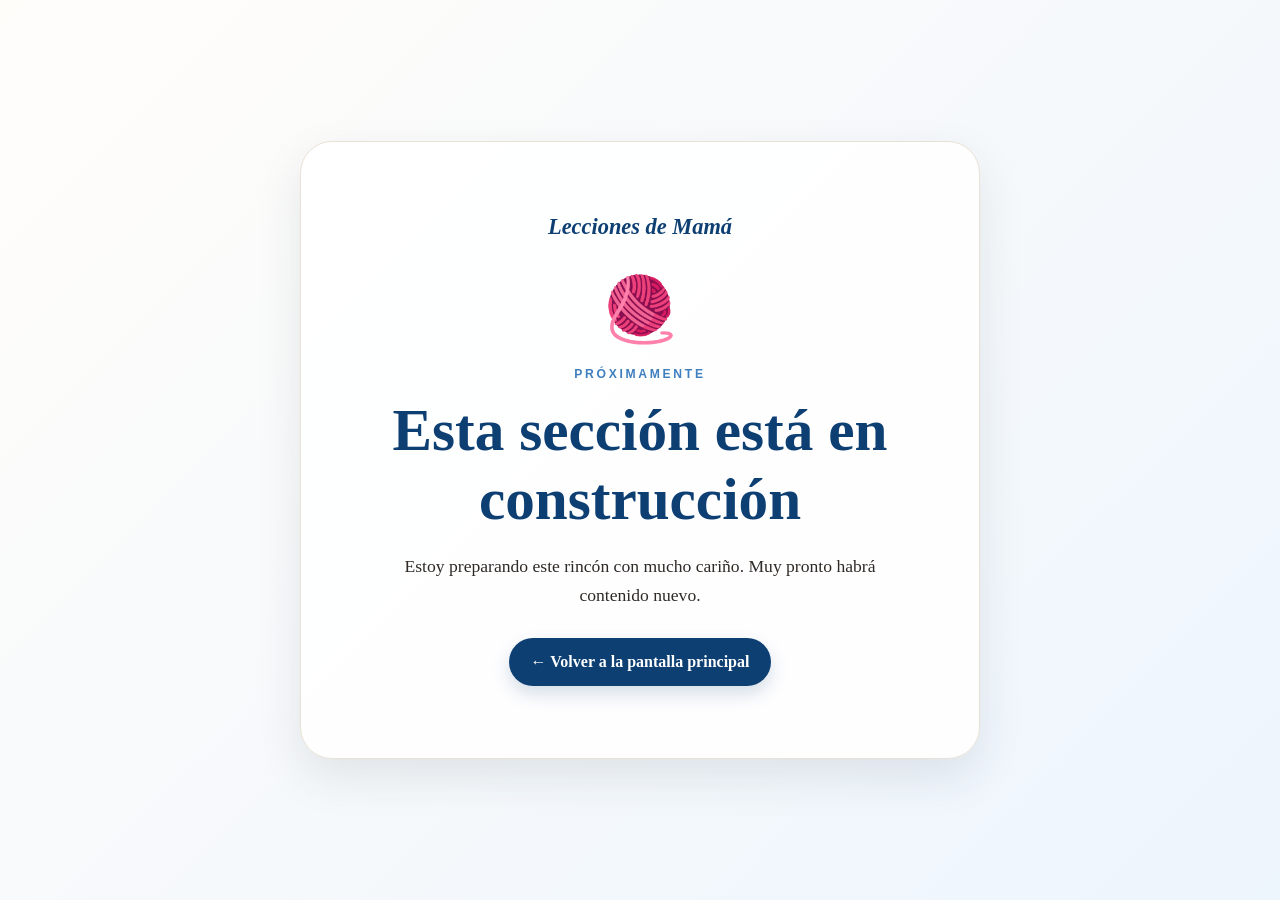
==== construccion.html @ 24c6e75d "Add files via upload" ====
<!doctype html>
<html lang="es">
<head>
  <meta charset="utf-8">
  <meta name="viewport" content="width=device-width,initial-scale=1">
  <title>En construcción · Lecciones de Mamá</title>
  <link rel="stylesheet" href="styles.css">
</head>
<body class="construction-page">
  <main class="construction-wrap">
    <div class="construction-card">
      <a class="mini-brand" href="index.html">Lecciones de Mamá</a>
      <div class="construction-icon">🧶</div>
      <p class="eyebrow" id="section-label">PRÓXIMAMENTE</p>
      <h1 id="section-title">Esta sección está en construcción</h1>
      <p>Estoy preparando este rincón con mucho cariño. Muy pronto habrá contenido nuevo.</p>
      <a class="btn primary" href="index.html">← Volver a la pantalla principal</a>
    </div>
  </main>
  <script>
    const params = new URLSearchParams(location.search);
    const section = params.get('seccion');
    if (section) {
      document.getElementById('section-label').textContent = section.toUpperCase();
      document.getElementById('section-title').textContent = section + ' · En construcción';
      document.title = section + ' · En construcción · Lecciones de Mamá';
    }
  </script>
</body>
</html>
---- styles.css ----
:root {
  --navy: #0d3f73;
  --mid-blue: #3f7fbe;
  --pale-blue: #c8ddf4;
  --cream: #fbf7ef;
  --paper: #fffdfa;
  --ink: #2f2a26;
  --sage: #6b7653;
  --line: #e9e1d5;
  --shadow: 0 18px 45px rgba(41, 48, 61, .10);
}
* { box-sizing: border-box; }
html { scroll-behavior: smooth; }
body { margin: 0; font-family: Georgia, 'Times New Roman', serif; color: var(--ink); background: var(--paper); }
a { color: inherit; }
img { max-width: 100%; display: block; }
.wrap { width: min(1180px, calc(100% - 32px)); margin: 0 auto; }

.site-header { position: sticky; top: 0; z-index: 20; background: rgba(255,253,250,.95); backdrop-filter: blur(10px); border-bottom: 1px solid var(--line); }
.header-inner { min-height: 82px; display: flex; align-items: center; justify-content: space-between; gap: 24px; }
.brand { text-decoration: none; display: flex; flex-direction: column; line-height: 1.05; }
.brand-title { color: var(--navy); font-size: 1.7rem; font-weight: 700; font-style: italic; }
.brand-subtitle { color: var(--mid-blue); font-size: .9rem; margin-top: 4px; }
.main-nav { display: flex; align-items: center; gap: 10px; }
.main-nav a { text-decoration: none; padding: 10px 14px; border-radius: 999px; color: var(--navy); font-weight: 600; }
.main-nav a:hover, .main-nav a.active { background: #edf5fd; }
.menu-toggle { display: none; border: 0; background: transparent; color: var(--navy); font-size: 1.65rem; }

.hero { background: linear-gradient(135deg, #fffdfa 0%, #f9f2e8 100%); border-bottom: 1px solid var(--line); overflow: hidden; }
.hero-grid { min-height: 570px; display: grid; grid-template-columns: 1fr 1.03fr; align-items: center; gap: 42px; padding: 54px 0 42px; }
.eyebrow { color: var(--mid-blue); letter-spacing: .22em; font: 700 .76rem/1.2 Arial, sans-serif; margin: 0 0 15px; }
.hero h1 { color: var(--navy); font-size: clamp(3rem, 6vw, 5.6rem); line-height: .96; margin: 0 0 24px; letter-spacing: -.04em; }
.lead { max-width: 620px; font-size: 1.22rem; line-height: 1.65; margin: 0 0 30px; }
.hero-actions { display: flex; flex-wrap: wrap; gap: 14px; }
.btn { display: inline-flex; align-items: center; justify-content: center; min-height: 48px; padding: 0 22px; border-radius: 999px; text-decoration: none; font-weight: 700; transition: .18s ease; }
.btn.primary { color: white; background: var(--navy); box-shadow: 0 8px 18px rgba(13,63,115,.17); }
.btn.primary:hover { transform: translateY(-2px); }
.btn.secondary { color: var(--navy); border: 1px solid #b9cde1; background: white; }
.hero-art { display: flex; justify-content: center; }
.hero-art img { width: min(630px, 100%); border-radius: 28px; mix-blend-mode: multiply; }

.sections { padding: 72px 0 78px; }
.section-heading { text-align: center; margin-bottom: 34px; }
.section-heading h2 { color: var(--navy); font-size: clamp(2rem, 4vw, 3.3rem); margin: 0; }
.cards { display: grid; grid-template-columns: repeat(4, 1fr); gap: 18px; }
.card { position: relative; min-height: 250px; text-decoration: none; background: var(--cream); border: 1px solid var(--line); border-radius: 24px; padding: 26px; box-shadow: var(--shadow); transition: .18s ease; }
.card:hover { transform: translateY(-4px); border-color: #cbd8e7; }
.card .icon { font-size: 2.1rem; margin-bottom: 18px; }
.card h3 { color: var(--navy); font-size: 1.65rem; margin: 0 0 10px; }
.card p { line-height: 1.55; margin: 0 0 24px; }
.card span { color: var(--mid-blue); font-weight: 700; position: absolute; bottom: 24px; left: 26px; }
.quote-band { background: #edf5fd; color: var(--navy); text-align: center; padding: 34px 0; font-size: clamp(1.25rem, 2.5vw, 2rem); font-style: italic; }
.quote-band p { margin: 0; }
.site-footer { border-top: 1px solid var(--line); background: #fff; }
.footer-inner { min-height: 110px; display: flex; align-items: center; justify-content: space-between; gap: 24px; color: #5f5a54; }
.footer-inner div { display: flex; flex-direction: column; gap: 4px; }
.footer-inner strong { color: var(--navy); font-size: 1.15rem; }
.footer-inner p { margin: 0; }

.construction-page { min-height: 100vh; background: linear-gradient(135deg, #fffdfa, #edf5fd); }
.construction-wrap { min-height: 100vh; display: grid; place-items: center; padding: 24px; }
.construction-card { width: min(680px, 100%); text-align: center; background: rgba(255,255,255,.92); border: 1px solid var(--line); border-radius: 32px; padding: clamp(38px, 7vw, 72px); box-shadow: var(--shadow); }
.mini-brand { color: var(--navy); text-decoration: none; font-size: 1.4rem; font-weight: 700; font-style: italic; }
.construction-icon { font-size: 4rem; margin: 32px 0 20px; }
.construction-card h1 { color: var(--navy); font-size: clamp(2rem, 6vw, 3.7rem); margin: 0 0 18px; }
.construction-card p:not(.eyebrow) { line-height: 1.65; font-size: 1.1rem; margin: 0 auto 28px; max-width: 520px; }

@media (max-width: 900px) {
  .menu-toggle { display: block; }
  .main-nav { display: none; position: absolute; top: 82px; left: 16px; right: 16px; flex-direction: column; align-items: stretch; background: white; padding: 12px; border: 1px solid var(--line); border-radius: 18px; box-shadow: var(--shadow); }
  .main-nav.open { display: flex; }
  .hero-grid { grid-template-columns: 1fr; min-height: auto; padding-top: 42px; }
  .hero-copy { text-align: center; }
  .lead { margin-left: auto; margin-right: auto; }
  .hero-actions { justify-content: center; }
  .hero-art { order: -1; }
  .hero-art img { width: min(520px, 92%); }
  .cards { grid-template-columns: repeat(2, 1fr); }
}
@media (max-width: 600px) {
  .header-inner { min-height: 72px; }
  .brand-title { font-size: 1.35rem; }
  .brand-subtitle { font-size: .78rem; }
  .main-nav { top: 72px; }
  .hero-grid { gap: 22px; padding: 28px 0 34px; }
  .hero h1 { font-size: 3.2rem; }
  .lead { font-size: 1.05rem; }
  .cards { grid-template-columns: 1fr; }
  .footer-inner { flex-direction: column; align-items: flex-start; justify-content: center; padding: 24px 0; }
}
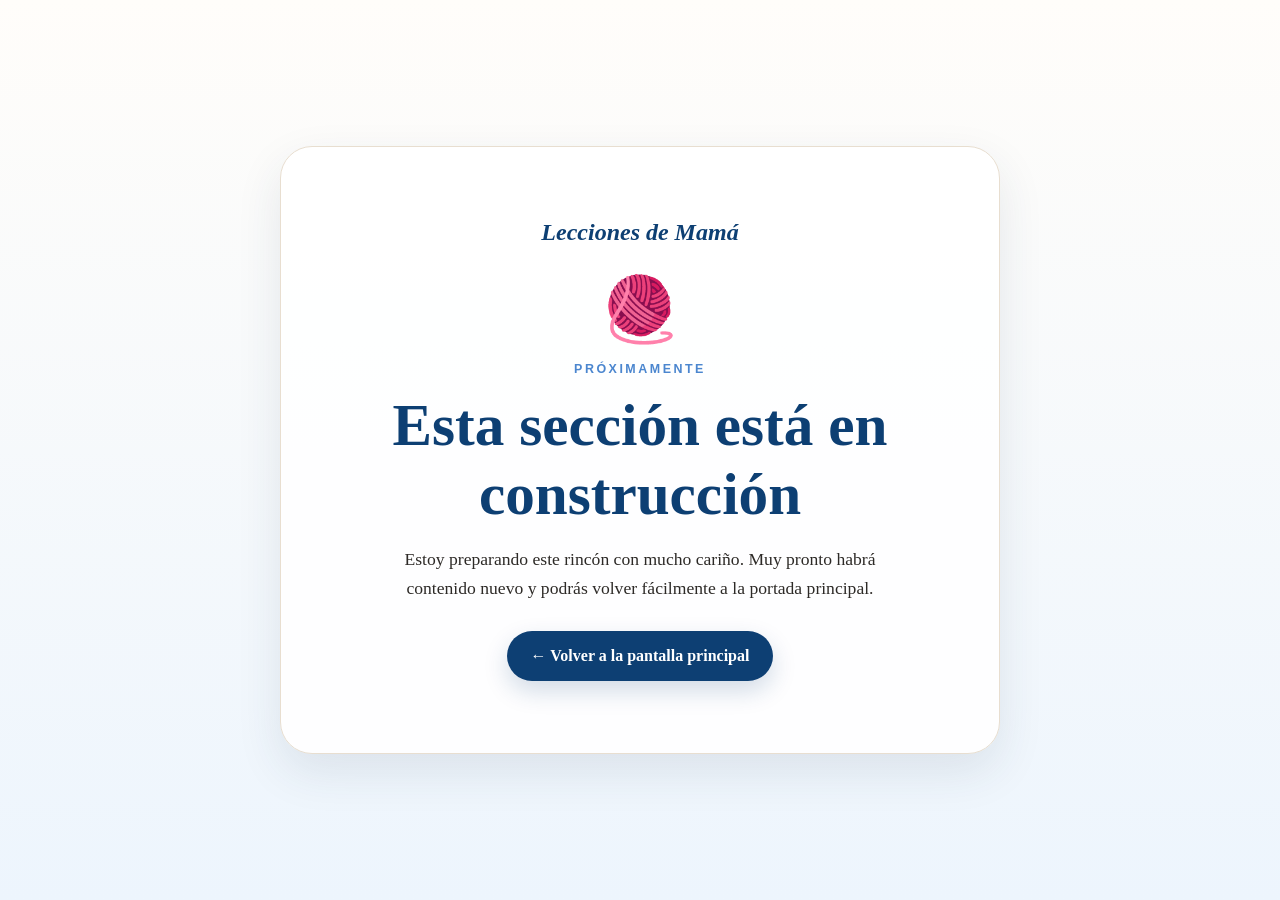
==== commit 1b723c7c: "Add files via upload" ====
--- a/construccion.html
+++ b/construccion.html
@@ -2,7 +2,8 @@
 <html lang="es">
 <head>
   <meta charset="utf-8">
-  <meta name="viewport" content="width=device-width,initial-scale=1">
+  <meta name="viewport" content="width=device-width, initial-scale=1">
+  <meta name="description" content="Sección en construcción de Lecciones de Mamá.">
   <title>En construcción · Lecciones de Mamá</title>
   <link rel="stylesheet" href="styles.css">
 </head>
@@ -13,7 +14,7 @@
       <div class="construction-icon">🧶</div>
       <p class="eyebrow" id="section-label">PRÓXIMAMENTE</p>
       <h1 id="section-title">Esta sección está en construcción</h1>
-      <p>Estoy preparando este rincón con mucho cariño. Muy pronto habrá contenido nuevo.</p>
+      <p>Estoy preparando este rincón con mucho cariño. Muy pronto habrá contenido nuevo y podrás volver fácilmente a la portada principal.</p>
       <a class="btn primary" href="index.html">← Volver a la pantalla principal</a>
     </div>
   </main>
--- a/styles.css
+++ b/styles.css
@@ -1,90 +1,532 @@
 :root {
   --navy: #0d3f73;
-  --mid-blue: #3f7fbe;
-  --pale-blue: #c8ddf4;
+  --navy-strong: #0a325b;
+  --blue: #4b86cf;
+  --blue-soft: #dbeaf8;
+  --blue-pale: #eff6fd;
   --cream: #fbf7ef;
   --paper: #fffdfa;
-  --ink: #2f2a26;
-  --sage: #6b7653;
-  --line: #e9e1d5;
-  --shadow: 0 18px 45px rgba(41, 48, 61, .10);
-}
+  --ink: #2d2a27;
+  --muted: #6f6a62;
+  --sage: #677454;
+  --line: #e8ded0;
+  --shadow: 0 18px 46px rgba(40, 54, 75, 0.10);
+  --radius-xl: 30px;
+  --radius-lg: 24px;
+  --radius-md: 18px;
+}
+
 * { box-sizing: border-box; }
 html { scroll-behavior: smooth; }
-body { margin: 0; font-family: Georgia, 'Times New Roman', serif; color: var(--ink); background: var(--paper); }
+body {
+  margin: 0;
+  color: var(--ink);
+  background: var(--paper);
+  font-family: Georgia, "Times New Roman", serif;
+}
+img { display: block; max-width: 100%; }
 a { color: inherit; }
-img { max-width: 100%; display: block; }
 .wrap { width: min(1180px, calc(100% - 32px)); margin: 0 auto; }
 
-.site-header { position: sticky; top: 0; z-index: 20; background: rgba(255,253,250,.95); backdrop-filter: blur(10px); border-bottom: 1px solid var(--line); }
-.header-inner { min-height: 82px; display: flex; align-items: center; justify-content: space-between; gap: 24px; }
-.brand { text-decoration: none; display: flex; flex-direction: column; line-height: 1.05; }
-.brand-title { color: var(--navy); font-size: 1.7rem; font-weight: 700; font-style: italic; }
-.brand-subtitle { color: var(--mid-blue); font-size: .9rem; margin-top: 4px; }
-.main-nav { display: flex; align-items: center; gap: 10px; }
-.main-nav a { text-decoration: none; padding: 10px 14px; border-radius: 999px; color: var(--navy); font-weight: 600; }
-.main-nav a:hover, .main-nav a.active { background: #edf5fd; }
-.menu-toggle { display: none; border: 0; background: transparent; color: var(--navy); font-size: 1.65rem; }
-
-.hero { background: linear-gradient(135deg, #fffdfa 0%, #f9f2e8 100%); border-bottom: 1px solid var(--line); overflow: hidden; }
-.hero-grid { min-height: 570px; display: grid; grid-template-columns: 1fr 1.03fr; align-items: center; gap: 42px; padding: 54px 0 42px; }
-.eyebrow { color: var(--mid-blue); letter-spacing: .22em; font: 700 .76rem/1.2 Arial, sans-serif; margin: 0 0 15px; }
-.hero h1 { color: var(--navy); font-size: clamp(3rem, 6vw, 5.6rem); line-height: .96; margin: 0 0 24px; letter-spacing: -.04em; }
-.lead { max-width: 620px; font-size: 1.22rem; line-height: 1.65; margin: 0 0 30px; }
-.hero-actions { display: flex; flex-wrap: wrap; gap: 14px; }
-.btn { display: inline-flex; align-items: center; justify-content: center; min-height: 48px; padding: 0 22px; border-radius: 999px; text-decoration: none; font-weight: 700; transition: .18s ease; }
-.btn.primary { color: white; background: var(--navy); box-shadow: 0 8px 18px rgba(13,63,115,.17); }
+.site-header {
+  position: sticky;
+  top: 0;
+  z-index: 30;
+  background: rgba(255, 253, 250, 0.92);
+  backdrop-filter: blur(10px);
+  border-bottom: 1px solid var(--line);
+}
+.header-inner {
+  min-height: 88px;
+  display: flex;
+  align-items: center;
+  justify-content: space-between;
+  gap: 28px;
+}
+.brand {
+  text-decoration: none;
+  min-width: 0;
+}
+.brand-mark {
+  display: flex;
+  flex-direction: column;
+  line-height: 1;
+}
+.brand-title {
+  color: var(--navy);
+  font-size: clamp(1.5rem, 3vw, 2.05rem);
+  font-style: italic;
+  font-weight: 700;
+}
+.brand-subtitle {
+  margin-top: 6px;
+  color: var(--blue);
+  font-size: .95rem;
+}
+.main-nav {
+  display: flex;
+  align-items: center;
+  gap: 8px;
+}
+.main-nav a {
+  text-decoration: none;
+  padding: 11px 15px;
+  border-radius: 999px;
+  color: var(--navy);
+  font-weight: 700;
+  transition: background .18s ease, color .18s ease;
+}
+.main-nav a:hover,
+.main-nav a.active {
+  background: var(--blue-pale);
+}
+.menu-toggle {
+  display: none;
+  width: 46px;
+  height: 46px;
+  border: 1px solid var(--line);
+  border-radius: 14px;
+  background: white;
+  padding: 10px;
+  cursor: pointer;
+}
+.menu-toggle span {
+  display: block;
+  height: 2px;
+  background: var(--navy);
+  border-radius: 999px;
+}
+.menu-toggle span + span { margin-top: 6px; }
+
+.eyebrow {
+  margin: 0 0 14px;
+  color: var(--blue);
+  font: 700 .78rem/1.1 Arial, sans-serif;
+  letter-spacing: .2em;
+}
+
+.hero {
+  background: linear-gradient(180deg, #fffdfa 0%, #f8f1e6 100%);
+  border-bottom: 1px solid var(--line);
+}
+.hero-grid {
+  display: grid;
+  grid-template-columns: 1.02fr 1fr;
+  gap: 42px;
+  align-items: center;
+  padding: 44px 0 52px;
+}
+.hero-copy h1 {
+  margin: 0 0 18px;
+  color: var(--navy);
+  font-size: clamp(3rem, 6vw, 5rem);
+  line-height: .95;
+  letter-spacing: -.04em;
+}
+.lead {
+  margin: 0 0 28px;
+  max-width: 580px;
+  font-size: 1.18rem;
+  line-height: 1.65;
+  color: #3b3834;
+}
+.hero-actions {
+  display: flex;
+  flex-wrap: wrap;
+  gap: 14px;
+  margin-bottom: 22px;
+}
+.btn {
+  display: inline-flex;
+  align-items: center;
+  justify-content: center;
+  min-height: 50px;
+  padding: 0 24px;
+  border-radius: 999px;
+  text-decoration: none;
+  font-weight: 700;
+  transition: transform .18s ease, background .18s ease;
+}
+.btn.primary {
+  color: white;
+  background: var(--navy);
+  box-shadow: 0 10px 24px rgba(13, 63, 115, .18);
+}
 .btn.primary:hover { transform: translateY(-2px); }
-.btn.secondary { color: var(--navy); border: 1px solid #b9cde1; background: white; }
-.hero-art { display: flex; justify-content: center; }
-.hero-art img { width: min(630px, 100%); border-radius: 28px; mix-blend-mode: multiply; }
-
-.sections { padding: 72px 0 78px; }
-.section-heading { text-align: center; margin-bottom: 34px; }
-.section-heading h2 { color: var(--navy); font-size: clamp(2rem, 4vw, 3.3rem); margin: 0; }
-.cards { display: grid; grid-template-columns: repeat(4, 1fr); gap: 18px; }
-.card { position: relative; min-height: 250px; text-decoration: none; background: var(--cream); border: 1px solid var(--line); border-radius: 24px; padding: 26px; box-shadow: var(--shadow); transition: .18s ease; }
-.card:hover { transform: translateY(-4px); border-color: #cbd8e7; }
-.card .icon { font-size: 2.1rem; margin-bottom: 18px; }
-.card h3 { color: var(--navy); font-size: 1.65rem; margin: 0 0 10px; }
-.card p { line-height: 1.55; margin: 0 0 24px; }
-.card span { color: var(--mid-blue); font-weight: 700; position: absolute; bottom: 24px; left: 26px; }
-.quote-band { background: #edf5fd; color: var(--navy); text-align: center; padding: 34px 0; font-size: clamp(1.25rem, 2.5vw, 2rem); font-style: italic; }
-.quote-band p { margin: 0; }
-.site-footer { border-top: 1px solid var(--line); background: #fff; }
-.footer-inner { min-height: 110px; display: flex; align-items: center; justify-content: space-between; gap: 24px; color: #5f5a54; }
-.footer-inner div { display: flex; flex-direction: column; gap: 4px; }
-.footer-inner strong { color: var(--navy); font-size: 1.15rem; }
-.footer-inner p { margin: 0; }
-
-.construction-page { min-height: 100vh; background: linear-gradient(135deg, #fffdfa, #edf5fd); }
-.construction-wrap { min-height: 100vh; display: grid; place-items: center; padding: 24px; }
-.construction-card { width: min(680px, 100%); text-align: center; background: rgba(255,255,255,.92); border: 1px solid var(--line); border-radius: 32px; padding: clamp(38px, 7vw, 72px); box-shadow: var(--shadow); }
-.mini-brand { color: var(--navy); text-decoration: none; font-size: 1.4rem; font-weight: 700; font-style: italic; }
-.construction-icon { font-size: 4rem; margin: 32px 0 20px; }
-.construction-card h1 { color: var(--navy); font-size: clamp(2rem, 6vw, 3.7rem); margin: 0 0 18px; }
-.construction-card p:not(.eyebrow) { line-height: 1.65; font-size: 1.1rem; margin: 0 auto 28px; max-width: 520px; }
-
-@media (max-width: 900px) {
+.btn.secondary {
+  color: var(--navy);
+  background: white;
+  border: 1px solid #c5d5e8;
+}
+
+.mini-note-grid {
+  display: flex;
+  flex-wrap: wrap;
+  gap: 12px;
+}
+.mini-note {
+  padding: 10px 14px;
+  border-radius: 999px;
+  background: rgba(255,255,255,.88);
+  border: 1px solid #d9e6f4;
+  color: var(--navy);
+  font-size: .95rem;
+}
+.hero-art-card {
+  padding: 24px;
+  border-radius: 32px;
+  background: rgba(255,255,255,.66);
+  box-shadow: var(--shadow);
+  border: 1px solid rgba(232, 222, 208, .8);
+}
+.hero-art-card img {
+  width: 100%;
+  border-radius: 20px;
+  mix-blend-mode: multiply;
+}
+
+.quick-access,
+.preview-section {
+  padding: 76px 0;
+}
+.section-head {
+  text-align: center;
+  margin-bottom: 34px;
+}
+.split-head {
+  display: grid;
+  grid-template-columns: 1fr 1fr;
+  align-items: end;
+  gap: 28px;
+  text-align: left;
+}
+.section-head h2 {
+  margin: 0;
+  color: var(--navy);
+  font-size: clamp(2rem, 4vw, 3.2rem);
+}
+.section-intro {
+  margin: 0;
+  color: var(--muted);
+  font-size: 1.08rem;
+  line-height: 1.65;
+}
+
+.access-grid {
+  display: grid;
+  grid-template-columns: repeat(4, 1fr);
+  gap: 18px;
+}
+.access-card {
+  min-height: 230px;
+  display: flex;
+  flex-direction: column;
+  justify-content: space-between;
+  gap: 18px;
+  text-decoration: none;
+  padding: 24px;
+  background: var(--cream);
+  border: 1px solid var(--line);
+  border-radius: var(--radius-lg);
+  box-shadow: var(--shadow);
+  transition: transform .18s ease, border-color .18s ease;
+}
+.access-card:hover {
+  transform: translateY(-4px);
+  border-color: #cbd8e7;
+}
+.access-recetas {
+  background: linear-gradient(180deg, #f7fbff 0%, #eef5fd 100%);
+}
+.access-icon {
+  width: 58px;
+  height: 58px;
+  display: grid;
+  place-items: center;
+  border-radius: 18px;
+  background: white;
+  border: 1px solid #d7e4f1;
+  font-size: 1.8rem;
+}
+.access-card h3 {
+  margin: 0 0 8px;
+  color: var(--navy);
+  font-size: 1.5rem;
+}
+.access-card p {
+  margin: 0;
+  color: #45413d;
+  line-height: 1.55;
+}
+.access-card span {
+  color: var(--blue);
+  font-weight: 700;
+}
+
+.highlight-band {
+  padding: 0 0 24px;
+}
+.highlight-grid {
+  display: grid;
+  grid-template-columns: 1.15fr .85fr;
+  gap: 18px;
+}
+.highlight-card {
+  background: linear-gradient(180deg, #fcfaf6 0%, #f3f8fd 100%);
+  border: 1px solid var(--line);
+  border-radius: var(--radius-xl);
+  padding: 30px;
+  box-shadow: var(--shadow);
+}
+.big-card h2,
+.small-card h3 {
+  color: var(--navy);
+  margin: 0 0 12px;
+}
+.big-card h2 { font-size: clamp(1.9rem, 3vw, 2.7rem); }
+.small-card h3 { font-size: clamp(1.4rem, 2.4vw, 2rem); }
+.highlight-card p {
+  margin: 0;
+  line-height: 1.65;
+  color: #4a4640;
+}
+.text-link {
+  display: inline-block;
+  margin-top: 18px;
+  color: var(--navy);
+  font-weight: 700;
+  text-decoration: none;
+}
+.text-link:hover { text-decoration: underline; }
+
+.preview-grid {
+  display: grid;
+  grid-template-columns: repeat(3, 1fr);
+  gap: 18px;
+}
+.preview-card {
+  border-radius: var(--radius-lg);
+  border: 1px solid var(--line);
+  overflow: hidden;
+  box-shadow: var(--shadow);
+  background: white;
+}
+.preview-photo {
+  position: relative;
+  min-height: 310px;
+  padding: 24px;
+  display: flex;
+  flex-direction: column;
+  justify-content: flex-end;
+}
+.preview-photo::before {
+  content: "";
+  position: absolute;
+  inset: 0;
+  background-size: cover;
+  background-position: center;
+  opacity: .18;
+}
+.recipes-card::before {
+  background-image: radial-gradient(circle at 20% 20%, #86aee0 0, transparent 32%), linear-gradient(135deg, #f1f8ff, #fcf7ef);
+}
+.labores-card::before {
+  background-image: radial-gradient(circle at 70% 18%, #a5c2ea 0, transparent 30%), linear-gradient(135deg, #f7fbff, #f6efe6);
+}
+.recuerdos-card::before {
+  background-image: radial-gradient(circle at 78% 24%, #d6e7fa 0, transparent 30%), linear-gradient(135deg, #fffaf2, #f3f7fd);
+}
+.preview-photo > * { position: relative; z-index: 1; }
+.tag {
+  display: inline-flex;
+  align-self: flex-start;
+  margin-bottom: 14px;
+  padding: 7px 12px;
+  border-radius: 999px;
+  background: rgba(255,255,255,.92);
+  border: 1px solid #d8e4f1;
+  color: var(--navy);
+  font: 700 .75rem/1 Arial, sans-serif;
+  letter-spacing: .12em;
+}
+.preview-card h3 {
+  margin: 0 0 10px;
+  color: var(--navy);
+  font-size: 1.6rem;
+}
+.preview-card p {
+  margin: 0;
+  color: #46423e;
+  line-height: 1.6;
+}
+
+.quote-band {
+  margin-top: 8px;
+  background: #edf5fd;
+  border-top: 1px solid #dbe9f7;
+  border-bottom: 1px solid #dbe9f7;
+}
+.quote-wrap {
+  padding: 32px 0;
+  text-align: center;
+}
+.quote-main {
+  margin: 0 0 10px;
+  color: var(--navy);
+  font-size: clamp(1.25rem, 2.7vw, 2.1rem);
+  font-style: italic;
+}
+.quote-sub {
+  margin: 0;
+  color: var(--blue);
+}
+
+.site-footer {
+  background: white;
+  border-top: 1px solid var(--line);
+}
+.footer-grid {
+  min-height: 118px;
+  display: grid;
+  grid-template-columns: 1.2fr 1fr 1fr;
+  gap: 24px;
+  align-items: center;
+  padding: 18px 0;
+}
+.footer-brand {
+  display: flex;
+  flex-direction: column;
+  gap: 6px;
+}
+.footer-brand strong {
+  color: var(--navy);
+  font-size: 1.15rem;
+}
+.footer-brand span,
+.footer-note p {
+  color: var(--muted);
+}
+.footer-links {
+  display: flex;
+  flex-wrap: wrap;
+  gap: 10px 14px;
+}
+.footer-links a {
+  color: var(--navy);
+  text-decoration: none;
+  font-weight: 700;
+}
+.footer-links a:hover { text-decoration: underline; }
+.footer-note p { margin: 0; }
+
+.construction-page {
+  min-height: 100vh;
+  background: linear-gradient(180deg, #fffdfa, #edf5fd);
+}
+.construction-wrap {
+  min-height: 100vh;
+  display: grid;
+  place-items: center;
+  padding: 24px;
+}
+.construction-card {
+  width: min(720px, 100%);
+  text-align: center;
+  padding: clamp(36px, 6vw, 72px);
+  background: rgba(255,255,255,.92);
+  border: 1px solid var(--line);
+  border-radius: 32px;
+  box-shadow: var(--shadow);
+}
+.mini-brand {
+  color: var(--navy);
+  text-decoration: none;
+  font-size: 1.5rem;
+  font-style: italic;
+  font-weight: 700;
+}
+.construction-icon {
+  font-size: 4rem;
+  margin: 26px 0 16px;
+}
+.construction-card h1 {
+  margin: 0 0 16px;
+  color: var(--navy);
+  font-size: clamp(2rem, 5vw, 3.7rem);
+}
+.construction-card p:not(.eyebrow) {
+  margin: 0 auto 28px;
+  max-width: 540px;
+  line-height: 1.65;
+  font-size: 1.1rem;
+}
+
+@media (max-width: 980px) {
+  .hero-grid,
+  .split-head,
+  .highlight-grid,
+  .footer-grid {
+    grid-template-columns: 1fr;
+  }
+  .split-head { text-align: center; }
+  .section-intro { max-width: 720px; margin: 0 auto; }
+  .access-grid { grid-template-columns: repeat(2, 1fr); }
+  .preview-grid { grid-template-columns: 1fr; }
+  .footer-grid { padding: 26px 0; }
+}
+
+@media (max-width: 860px) {
   .menu-toggle { display: block; }
-  .main-nav { display: none; position: absolute; top: 82px; left: 16px; right: 16px; flex-direction: column; align-items: stretch; background: white; padding: 12px; border: 1px solid var(--line); border-radius: 18px; box-shadow: var(--shadow); }
+  .main-nav {
+    display: none;
+    position: absolute;
+    top: 88px;
+    left: 16px;
+    right: 16px;
+    flex-direction: column;
+    align-items: stretch;
+    gap: 8px;
+    padding: 14px;
+    border-radius: 22px;
+    background: white;
+    border: 1px solid var(--line);
+    box-shadow: var(--shadow);
+  }
   .main-nav.open { display: flex; }
-  .hero-grid { grid-template-columns: 1fr; min-height: auto; padding-top: 42px; }
-  .hero-copy { text-align: center; }
-  .lead { margin-left: auto; margin-right: auto; }
-  .hero-actions { justify-content: center; }
-  .hero-art { order: -1; }
-  .hero-art img { width: min(520px, 92%); }
-  .cards { grid-template-columns: repeat(2, 1fr); }
-}
+  .hero-grid {
+    grid-template-columns: 1fr;
+    padding-top: 28px;
+  }
+  .hero-copy {
+    text-align: center;
+  }
+  .lead {
+    margin-left: auto;
+    margin-right: auto;
+  }
+  .hero-actions,
+  .mini-note-grid {
+    justify-content: center;
+  }
+  .hero-art-card {
+    order: -1;
+  }
+}
+
 @media (max-width: 600px) {
-  .header-inner { min-height: 72px; }
-  .brand-title { font-size: 1.35rem; }
-  .brand-subtitle { font-size: .78rem; }
-  .main-nav { top: 72px; }
-  .hero-grid { gap: 22px; padding: 28px 0 34px; }
-  .hero h1 { font-size: 3.2rem; }
-  .lead { font-size: 1.05rem; }
-  .cards { grid-template-columns: 1fr; }
-  .footer-inner { flex-direction: column; align-items: flex-start; justify-content: center; padding: 24px 0; }
-}
+  .wrap { width: min(100% - 24px, 1180px); }
+  .header-inner { min-height: 76px; gap: 12px; }
+  .main-nav { top: 76px; }
+  .brand-subtitle { font-size: .8rem; }
+  .hero-grid,
+  .quick-access,
+  .preview-section { padding-top: 28px; padding-bottom: 44px; }
+  .hero-copy h1 { font-size: 3rem; }
+  .lead { font-size: 1.03rem; }
+  .access-grid { grid-template-columns: 1fr; }
+  .access-card,
+  .preview-photo,
+  .highlight-card { min-height: auto; }
+  .site-footer { text-align: center; }
+  .footer-links { justify-content: center; }
+}
